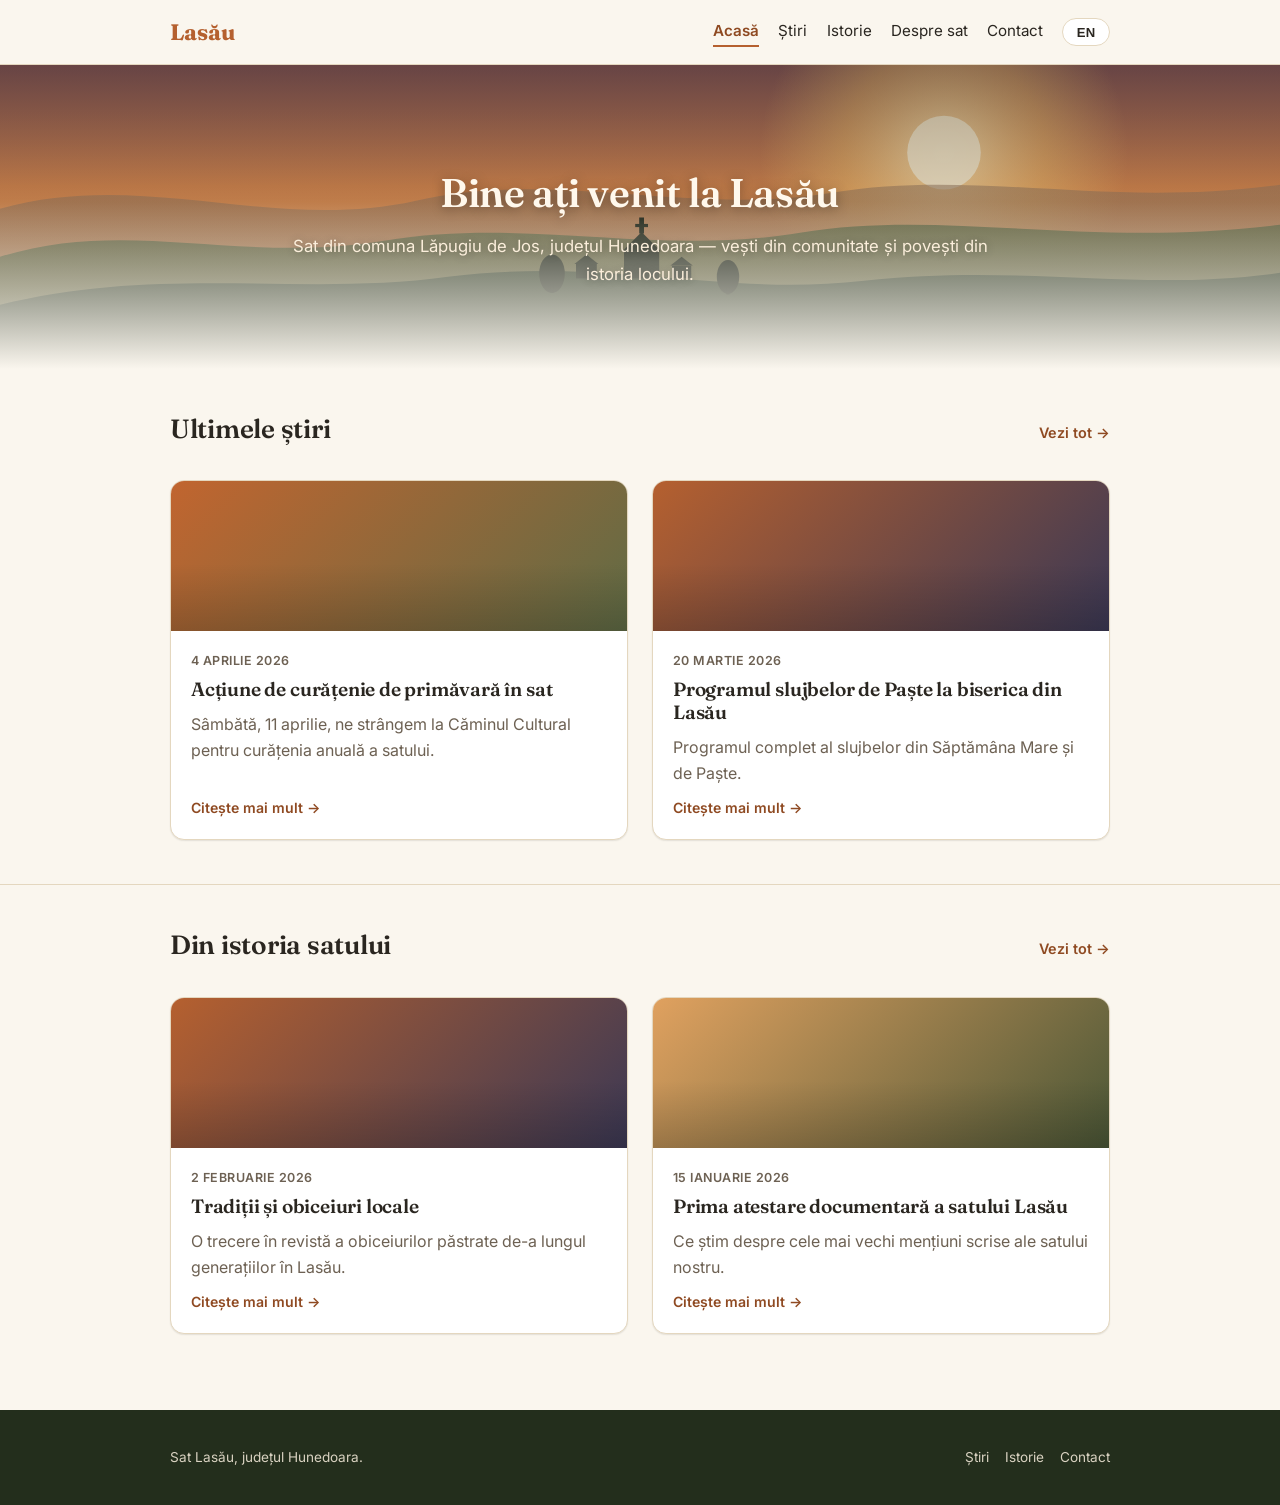
==== index.html @ bab48bc0 "Initial site: village homepage, news, history, about, contact + CMS admin Static bilingual (RO/EN) s" ====
<!DOCTYPE html>
<html lang="ro">
<head>
  <meta charset="UTF-8">
  <meta name="viewport" content="width=device-width, initial-scale=1.0">
  <title>Lasău — sat, județul Hunedoara</title>
  <link rel="preconnect" href="https://fonts.googleapis.com">
  <link rel="preconnect" href="https://fonts.gstatic.com" crossorigin>
  <link href="https://fonts.googleapis.com/css2?family=Fraunces:wght@500;600;700&family=Inter:wght@400;500;600&display=swap" rel="stylesheet">
  <link rel="stylesheet" href="assets/css/style.css">
</head>
<body>
  <header class="site-header" id="site-header"></header>

  <section class="hero">
    <div class="container">
      <h1 data-i18n="hero_title"></h1>
      <p data-i18n="hero_subtitle"></p>
    </div>
  </section>

  <section class="section">
    <div class="container">
      <div class="section-heading">
        <h2 data-i18n="home_news_heading"></h2>
        <a href="news.html" data-i18n="see_all"></a>
      </div>
      <div class="card-grid" id="home-news-list"></div>
    </div>
  </section>

  <section class="section">
    <div class="container">
      <div class="section-heading">
        <h2 data-i18n="home_history_heading"></h2>
        <a href="history.html" data-i18n="see_all"></a>
      </div>
      <div class="card-grid" id="home-history-list"></div>
    </div>
  </section>

  <footer class="site-footer" id="site-footer"></footer>

  <script src="assets/js/translations.js"></script>
  <script src="assets/js/i18n.js"></script>
  <script src="assets/js/layout.js"></script>
  <script src="assets/js/posts.js"></script>
  <script src="assets/js/settings.js"></script>
  <script>
    async function initHome() {
      const newsList = document.getElementById("home-news-list");
      const historyList = document.getElementById("home-history-list");
      const [newsPosts, historyPosts, settings] = await Promise.all([
        fetchPosts("content/news/news.json"),
        fetchPosts("content/history/history.json"),
        fetchSettings(),
      ]);
      applyHeroImage(settings);
      const render = () => {
        renderPostCards(newsList, newsPosts, { basePage: "news.html", limit: 2 });
        renderPostCards(historyList, historyPosts, { basePage: "history.html", limit: 2 });
      };
      render();
      document.addEventListener("langchange", render);
    }
    document.addEventListener("DOMContentLoaded", initHome);
  </script>
</body>
</html>
---- assets/css/style.css ----
/* ===== Lasău village site — base styles ===== */

:root {
  --color-bg: #faf6ee;
  --color-bg-alt: #f2e8d8;
  --color-text: #2a2620;
  --color-muted: #6d6153;
  --color-accent: #b5602f;
  --color-accent-dark: #8f4a22;
  --color-hills: #4a5636;
  --color-hills-dark: #232e1c;
  --color-border: #e4d7bf;
  --shadow-sm: 0 1px 2px rgba(35, 27, 15, 0.06), 0 1px 1px rgba(35, 27, 15, 0.04);
  --shadow-md: 0 6px 16px rgba(35, 27, 15, 0.10), 0 2px 6px rgba(35, 27, 15, 0.06);
  --shadow-lg: 0 18px 40px rgba(35, 27, 15, 0.16), 0 4px 12px rgba(35, 27, 15, 0.08);
  --radius: 14px;
  --radius-sm: 8px;
  --max-width: 980px;
  --font-heading: "Fraunces", Georgia, "Times New Roman", serif;
  --font-body: "Inter", -apple-system, BlinkMacSystemFont, "Segoe UI", Roboto, sans-serif;
}

* { box-sizing: border-box; }

html, body {
  margin: 0;
  padding: 0;
  background: var(--color-bg);
  color: var(--color-text);
  font-family: var(--font-body);
  line-height: 1.65;
}

img { max-width: 100%; display: block; }

a { color: var(--color-accent-dark); text-decoration: none; }
a:hover { text-decoration: underline; }

h1, h2, h3 {
  font-family: var(--font-heading);
  font-weight: 600;
  line-height: 1.2;
  margin: 0 0 0.5em;
  letter-spacing: -0.01em;
}
h1 { font-size: 2.5rem; }
h2 { font-size: 1.65rem; }
h3 { font-size: 1.2rem; }

p { margin: 0 0 1em; }

.container {
  max-width: var(--max-width);
  margin: 0 auto;
  padding: 0 1.25rem;
}

/* ---- Header / nav ---- */
.site-header {
  background: rgba(250, 246, 238, 0.92);
  backdrop-filter: saturate(140%) blur(6px);
  border-bottom: 1px solid var(--color-border);
  position: sticky;
  top: 0;
  z-index: 20;
}

.site-header .container {
  display: flex;
  align-items: center;
  justify-content: space-between;
  flex-wrap: wrap;
  gap: 0.75rem;
  padding-top: 0.85rem;
  padding-bottom: 0.85rem;
}

.site-title {
  font-family: var(--font-heading);
  font-size: 1.4rem;
  font-weight: 700;
  color: var(--color-text);
}

.site-title span { color: var(--color-accent); }

.main-nav {
  display: flex;
  align-items: center;
  gap: 1.2rem;
  flex-wrap: wrap;
}

.main-nav a {
  color: var(--color-text);
  font-size: 0.95rem;
  text-decoration: none;
  padding-bottom: 2px;
  border-bottom: 2px solid transparent;
  transition: color 0.15s ease, border-color 0.15s ease;
}

.main-nav a:hover { color: var(--color-accent-dark); }

.main-nav a.active {
  color: var(--color-accent-dark);
  font-weight: 600;
  border-bottom-color: var(--color-accent);
}

.lang-toggle {
  background: #fff;
  border: 1px solid var(--color-border);
  border-radius: 999px;
  padding: 0.35rem 0.85rem;
  font-size: 0.82rem;
  font-weight: 600;
  letter-spacing: 0.02em;
  cursor: pointer;
  color: var(--color-text);
  transition: background 0.15s ease, box-shadow 0.15s ease;
}

.lang-toggle:hover { background: var(--color-bg-alt); box-shadow: var(--shadow-sm); }

/* ---- Hero (home page) ---- */
.hero {
  position: relative;
  background-image: url("../img/hero-hills.svg");
  background-size: cover;
  background-position: center bottom;
  background-repeat: no-repeat;
  padding: 6.5rem 0 5rem;
  text-align: center;
  overflow: hidden;
}

.hero::after {
  content: "";
  position: absolute;
  inset: 0;
  background: linear-gradient(180deg, rgba(30, 22, 14, 0.35) 0%, rgba(30, 22, 14, 0.15) 45%, rgba(250, 246, 238, 1) 100%);
  pointer-events: none;
}

.hero .container { position: relative; z-index: 1; }

.hero h1 {
  color: #fff8ec;
  text-shadow: 0 2px 12px rgba(0, 0, 0, 0.35);
  margin-bottom: 0.4em;
}

.hero p {
  color: #fbeedb;
  text-shadow: 0 1px 8px rgba(0, 0, 0, 0.3);
  max-width: 42em;
  margin: 0 auto;
  font-size: 1.05rem;
}

/* ---- Page banner (interior pages) ---- */
.page-banner {
  background: linear-gradient(135deg, var(--color-hills) 0%, var(--color-hills-dark) 100%);
  padding: 3.25rem 0 2.75rem;
}

.page-banner h1 { color: #fff8ec; margin-bottom: 0.3em; }
.page-banner p { color: #e7e0cf; max-width: 40em; margin: 0; }

/* ---- Sections ---- */
.section { padding: 2.75rem 0; }
.section + .section { border-top: 1px solid var(--color-border); }

.section-heading {
  display: flex;
  align-items: baseline;
  justify-content: space-between;
  margin-bottom: 1.4rem;
}

.section-heading a { font-size: 0.9rem; font-weight: 600; }

/* ---- Cards ---- */
.card-grid {
  display: grid;
  grid-template-columns: repeat(auto-fit, minmax(250px, 1fr));
  gap: 1.5rem;
}

.card {
  background: #fff;
  border: 1px solid var(--color-border);
  border-radius: var(--radius);
  overflow: hidden;
  box-shadow: var(--shadow-sm);
  transition: transform 0.18s ease, box-shadow 0.18s ease;
  display: flex;
  flex-direction: column;
}

.card:hover {
  transform: translateY(-3px);
  box-shadow: var(--shadow-md);
}

.card-thumb {
  height: 150px;
  background-size: cover;
  background-position: center;
  position: relative;
}

.card-thumb::after {
  content: "";
  position: absolute;
  inset: 0;
  background: linear-gradient(180deg, rgba(0,0,0,0) 55%, rgba(0,0,0,0.18) 100%);
}

.card-body { padding: 1.25rem; flex: 1; display: flex; flex-direction: column; }

.card .date {
  font-size: 0.78rem;
  color: var(--color-muted);
  text-transform: uppercase;
  letter-spacing: 0.04em;
  font-weight: 600;
}

.card h3 { margin-top: 0.35em; }
.card h3 a { color: var(--color-text); }
.card h3 a:hover { color: var(--color-accent-dark); text-decoration: none; }

.card p.excerpt { color: var(--color-muted); margin-bottom: 0.6em; flex: 1; }

.card .read-more {
  font-size: 0.88rem;
  font-weight: 600;
}

/* Deterministic warm gradient placeholders used when a post has no image */
.thumb-grad-1 { background-image: linear-gradient(135deg, #d98a52, #8f4a22); }
.thumb-grad-2 { background-image: linear-gradient(135deg, #c1652f, #5f6b45); }
.thumb-grad-3 { background-image: linear-gradient(135deg, #b5602f, #3b3854); }
.thumb-grad-4 { background-image: linear-gradient(135deg, #e0a15f, #4a5636); }

/* ---- Article detail ---- */
.article {
  background: #fff;
  border: 1px solid var(--color-border);
  border-radius: var(--radius);
  padding: 2rem;
  margin-bottom: 1.5rem;
  box-shadow: var(--shadow-sm);
}

.article .date { color: var(--color-muted); font-size: 0.85rem; font-weight: 600; text-transform: uppercase; letter-spacing: 0.04em; }
.article h1 { margin-top: 0.4em; }

.back-link {
  display: inline-block;
  margin-bottom: 1rem;
  font-weight: 600;
  font-size: 0.9rem;
}

/* ---- Photo slot: customizable image area (hero/about), shows a hint
   placeholder until a real photo is set via settings.json or the CMS ---- */
.photo-slot {
  height: 280px;
  border-radius: var(--radius);
  margin-bottom: 1.5rem;
  background-size: cover;
  background-position: center;
  box-shadow: var(--shadow-sm);
}

.photo-slot-empty {
  display: flex;
  align-items: center;
  justify-content: center;
  text-align: center;
  padding: 1rem;
  background: var(--color-bg-alt);
  border: 2px dashed var(--color-border);
  color: var(--color-muted);
  font-size: 0.95rem;
  box-shadow: none;
}

/* ---- Info blocks (About / Contact) ---- */
.info-block {
  background: #fff;
  border: 1px solid var(--color-border);
  border-radius: var(--radius);
  padding: 1.6rem;
  margin-bottom: 1.25rem;
  box-shadow: var(--shadow-sm);
}

/* ---- Footer ---- */
.site-footer {
  background: var(--color-hills-dark);
  color: #d9d2c1;
  padding: 2.25rem 0;
  margin-top: 2rem;
}

.site-footer .container {
  display: flex;
  align-items: center;
  justify-content: space-between;
  flex-wrap: wrap;
  gap: 0.75rem;
}

.site-footer p { margin: 0; font-size: 0.85rem; }

.site-footer .footer-nav { display: flex; gap: 1rem; flex-wrap: wrap; }
.site-footer .footer-nav a { color: #d9d2c1; font-size: 0.85rem; }
.site-footer .footer-nav a:hover { color: #fff; }

/* ---- Utility ---- */
.empty-state { color: var(--color-muted); font-style: italic; }

@media (max-width: 600px) {
  .site-header .container { flex-direction: column; align-items: flex-start; }
  .hero { padding: 4rem 0 3rem; }
  .hero h1 { font-size: 2rem; }
  .site-footer .container { flex-direction: column; align-items: flex-start; text-align: left; }
}
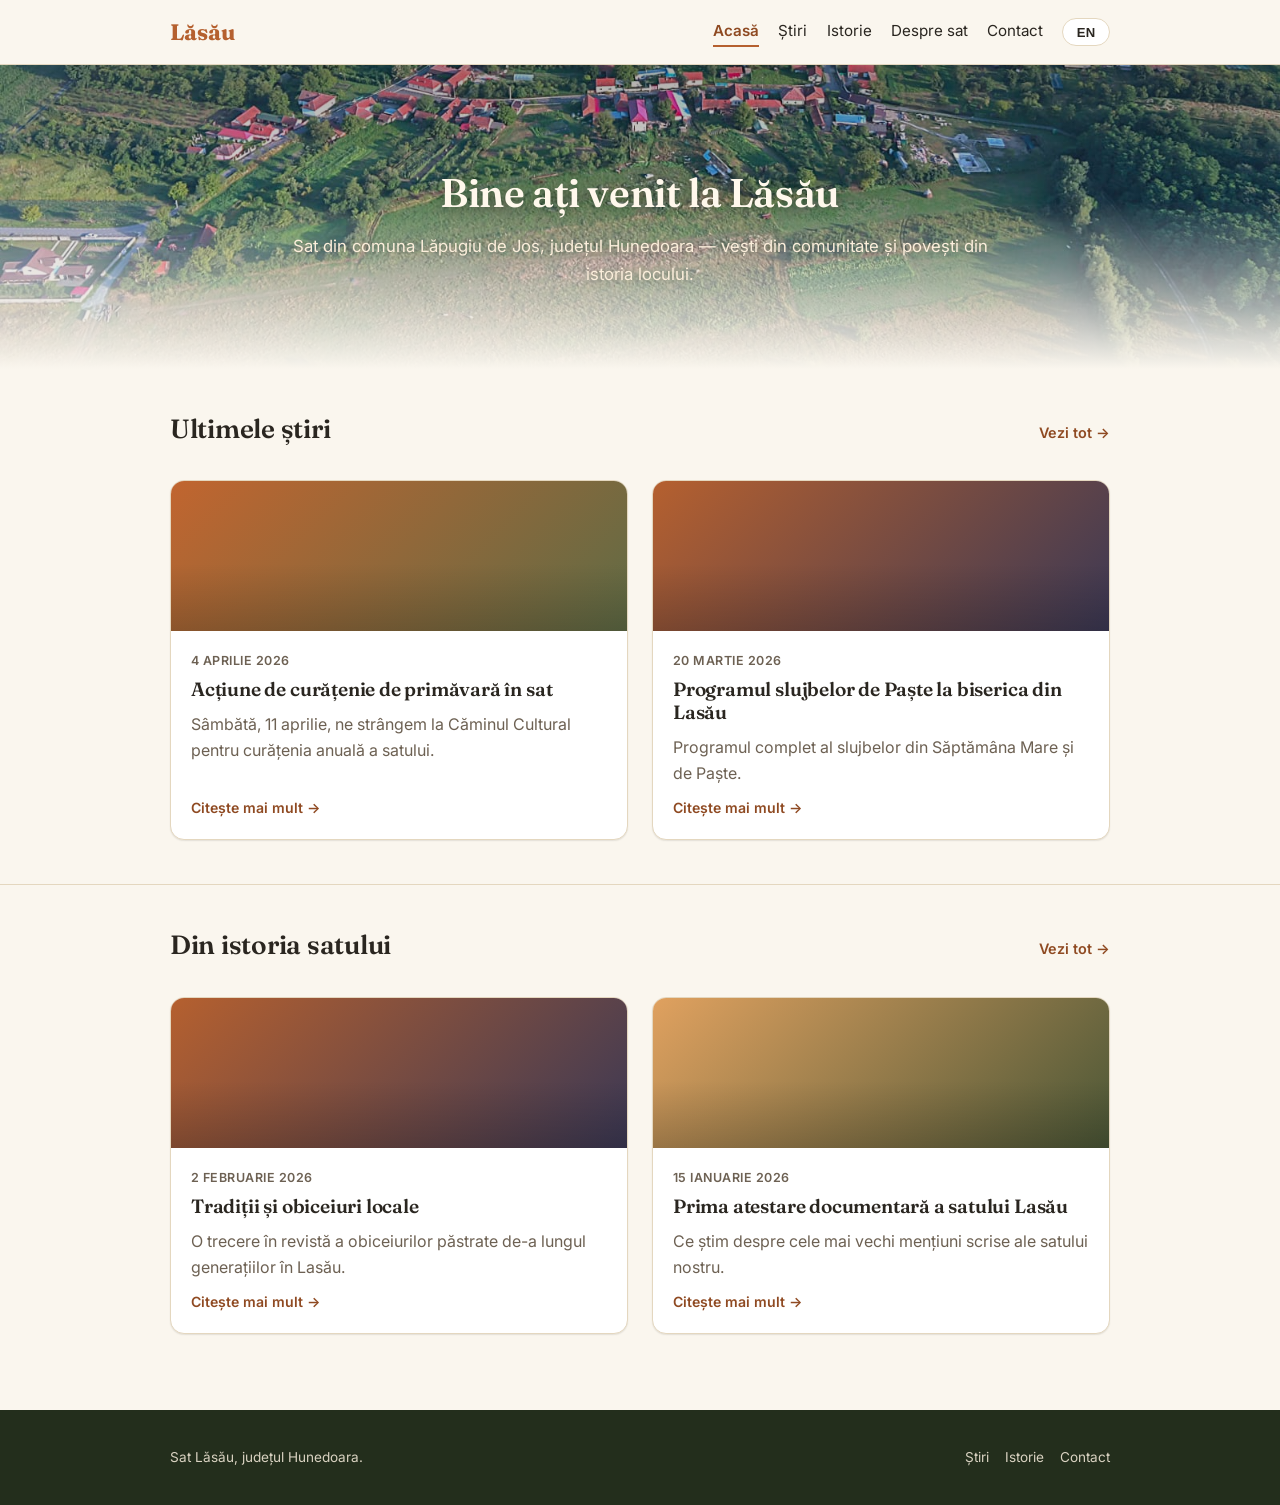
==== commit f4067aff: "Make header, footer and all page content editable from the admin - New content/site.json (+ "Antet ș" ====
--- a/index.html
+++ b/index.html
@@ -8,21 +8,29 @@
   <link rel="preconnect" href="https://fonts.gstatic.com" crossorigin>
   <link href="https://fonts.googleapis.com/css2?family=Fraunces:wght@500;600;700&family=Inter:wght@400;500;600&display=swap" rel="stylesheet">
   <link rel="stylesheet" href="assets/css/style.css">
+  <script>
+    /* Netlify Identity emails (invite/confirm/recover) link to the site
+       root with a token in the URL hash. Only /admin/ has the Identity
+       widget loaded to process it, so forward the token there. */
+    if (/invite_token|confirmation_token|recovery_token|access_token/.test(window.location.hash)) {
+      window.location.replace("/admin/" + window.location.hash);
+    }
+  </script>
 </head>
 <body>
   <header class="site-header" id="site-header"></header>
 
   <section class="hero">
     <div class="container">
-      <h1 data-i18n="hero_title"></h1>
-      <p data-i18n="hero_subtitle"></p>
+      <h1 data-field="hero_title"></h1>
+      <p data-field="hero_subtitle"></p>
     </div>
   </section>
 
   <section class="section">
     <div class="container">
       <div class="section-heading">
-        <h2 data-i18n="home_news_heading"></h2>
+        <h2 data-field="news_heading"></h2>
         <a href="news.html" data-i18n="see_all"></a>
       </div>
       <div class="card-grid" id="home-news-list"></div>
@@ -32,10 +40,16 @@
   <section class="section">
     <div class="container">
       <div class="section-heading">
-        <h2 data-i18n="home_history_heading"></h2>
+        <h2 data-field="history_heading"></h2>
         <a href="history.html" data-i18n="see_all"></a>
       </div>
       <div class="card-grid" id="home-history-list"></div>
+    </div>
+  </section>
+
+  <section class="section" id="home-sections-wrap" hidden>
+    <div class="container">
+      <div id="home-sections"></div>
     </div>
   </section>
 
@@ -45,20 +59,25 @@
   <script src="assets/js/i18n.js"></script>
   <script src="assets/js/layout.js"></script>
   <script src="assets/js/posts.js"></script>
-  <script src="assets/js/settings.js"></script>
+  <script src="assets/js/content.js"></script>
   <script>
     async function initHome() {
+      await window.siteReady;
       const newsList = document.getElementById("home-news-list");
       const historyList = document.getElementById("home-history-list");
-      const [newsPosts, historyPosts, settings] = await Promise.all([
+      const [newsPosts, historyPosts, home] = await Promise.all([
         fetchPosts("content/news/news.json"),
         fetchPosts("content/history/history.json"),
-        fetchSettings(),
+        fetchPageContent("content/pages/home.json"),
       ]);
-      applyHeroImage(settings);
+      applyHeroImage(home);
+      const homeSections = document.getElementById("home-sections");
+      const homeSectionsWrap = document.getElementById("home-sections-wrap");
       const render = () => {
-        renderPostCards(newsList, newsPosts, { basePage: "news.html", limit: 2 });
-        renderPostCards(historyList, historyPosts, { basePage: "history.html", limit: 2 });
+        applyFieldsIn(document, home);
+        renderSections(homeSections, home.sections, { hideEmptyWrapper: homeSectionsWrap });
+        renderPostCards(newsList, pickFeatured(newsPosts, home.featured_news), { basePage: "news.html" });
+        renderPostCards(historyList, pickFeatured(historyPosts, home.featured_history), { basePage: "history.html" });
       };
       render();
       document.addEventListener("langchange", render);
--- a/assets/css/style.css
+++ b/assets/css/style.css
@@ -63,6 +63,7 @@
   position: sticky;
   top: 0;
   z-index: 20;
+  min-height: 64px; /* header is built after site.json loads; avoid layout jump */
 }
 
 .site-header .container {
@@ -289,7 +290,15 @@
   box-shadow: none;
 }
 
-/* ---- Info blocks (About / Contact) ---- */
+/* ---- Info blocks (About / Contact / Home sections) ---- */
+.section-image {
+  width: 100%;
+  max-height: 360px;
+  object-fit: cover;
+  border-radius: var(--radius-sm);
+  margin-bottom: 1rem;
+}
+
 .info-block {
   background: #fff;
   border: 1px solid var(--color-border);
